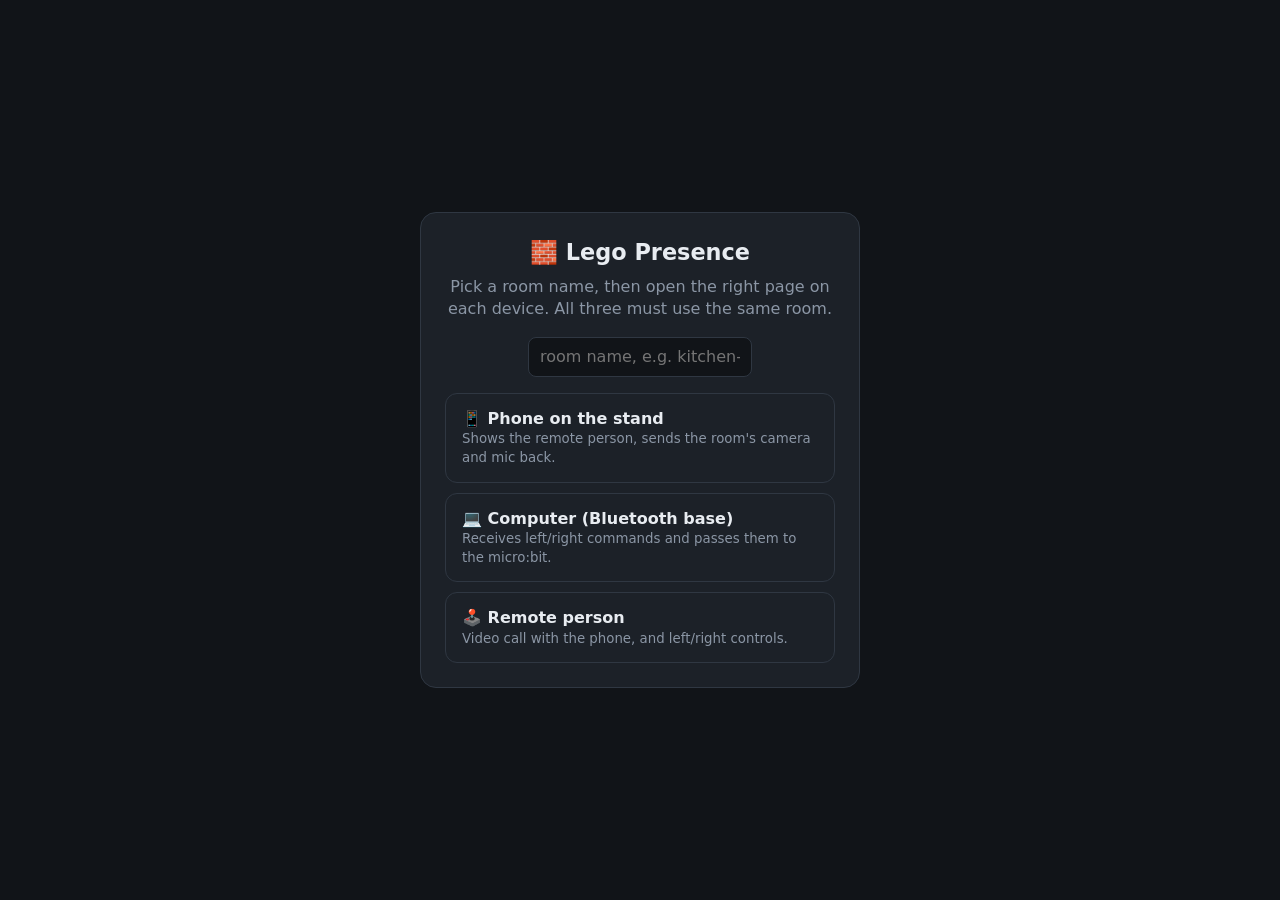
==== index.html @ cfc5b955 "Add browser-based peer-to-peer presence site Co-Authored-By: Claude Opus 5 (1M context) <noreply@ant" ====
<!doctype html>
<html lang="en">
<head>
<meta charset="utf-8">
<meta name="viewport" content="width=device-width, initial-scale=1">
<title>Lego Presence</title>
<link rel="stylesheet" href="style.css">
</head>
<body>
<div class="center">
  <div class="card">
    <h1>🧱 Lego Presence</h1>
    <p>Pick a room name, then open the right page on each device. All three must use the same room.</p>
    <form id="room-picker" style="margin-bottom:16px">
      <input name="room" placeholder="room name, e.g. kitchen-bot" autocomplete="off" required>
    </form>
    <div class="role-list">
      <a data-page="phone.html" href="phone.html"><strong>📱 Phone on the stand</strong><small>Shows the remote person, sends the room's camera and mic back.</small></a>
      <a data-page="base.html" href="base.html"><strong>💻 Computer (Bluetooth base)</strong><small>Receives left/right commands and passes them to the micro:bit.</small></a>
      <a data-page="drive.html" href="drive.html"><strong>🕹️ Remote person</strong><small>Video call with the phone, and left/right controls.</small></a>
    </div>
  </div>
</div>
<script>
  const input = document.querySelector('#room-picker input');
  const clean = (v) => v.toLowerCase().replace(/[^a-z0-9_-]/g, '').slice(0, 40);
  document.querySelector('#room-picker').addEventListener('submit', (e) => e.preventDefault());
  document.querySelectorAll('[data-page]').forEach((link) => {
    link.addEventListener('click', (e) => {
      const room = clean(input.value);
      if (!room) { e.preventDefault(); input.focus(); return; }
      link.href = `${link.dataset.page}?room=${encodeURIComponent(room)}`;
    });
  });
</script>
</body>
</html>
---- style.css ----
:root {
  --bg: #111418;
  --panel: #1c2128;
  --line: #2f3742;
  --text: #e8ecf1;
  --muted: #8b96a5;
  --accent: #ffcf2e; /* lego yellow */
  --ok: #3ecf6e;
  --wait: #f0b429;
  --bad: #ef5350;
  color-scheme: dark;
}

* { box-sizing: border-box; }

html, body {
  margin: 0;
  height: 100%;
  background: var(--bg);
  color: var(--text);
  font: 16px/1.4 system-ui, -apple-system, "Segoe UI", sans-serif;
}

a { color: var(--accent); }

button, input, select {
  font: inherit;
  color: inherit;
}

button {
  background: var(--panel);
  border: 1px solid var(--line);
  border-radius: 10px;
  padding: 0.6em 1em;
  cursor: pointer;
}
button:hover { border-color: var(--muted); }
button.primary { background: var(--accent); color: #111; border-color: var(--accent); font-weight: 600; }
button[aria-pressed="true"] { background: var(--bad); border-color: var(--bad); color: #fff; }

input, select {
  background: var(--bg);
  border: 1px solid var(--line);
  border-radius: 8px;
  padding: 0.5em 0.7em;
}

[hidden] { display: none !important; }

.center {
  min-height: 100%;
  display: grid;
  place-items: center;
  padding: 24px 16px;
  text-align: center;
}
.card {
  background: var(--panel);
  border: 1px solid var(--line);
  border-radius: 16px;
  padding: 24px;
  max-width: 440px;
  width: 100%;
}
.card h1 { margin: 0 0 8px; font-size: 1.4rem; }
.card p { color: var(--muted); margin: 0 0 16px; }
.row { display: flex; gap: 8px; flex-wrap: wrap; align-items: center; }
.row input { flex: 1; min-width: 0; }

.chips { display: flex; gap: 8px; flex-wrap: wrap; }
.chip {
  font-size: 0.8rem;
  padding: 0.25em 0.7em;
  border-radius: 99px;
  background: rgba(0, 0, 0, 0.55);
  border: 1px solid var(--line);
  white-space: nowrap;
}
.chip::before {
  content: "";
  display: inline-block;
  width: 0.55em;
  height: 0.55em;
  border-radius: 50%;
  margin-right: 0.45em;
  background: var(--muted);
}
.chip[data-state="ok"]::before { background: var(--ok); }
.chip[data-state="wait"]::before { background: var(--wait); }
.chip[data-state="bad"]::before { background: var(--bad); }

video { background: #000; display: block; }

.role-list { display: grid; gap: 10px; text-align: left; }
.role-list a {
  display: block;
  padding: 14px 16px;
  border: 1px solid var(--line);
  border-radius: 12px;
  text-decoration: none;
  color: var(--text);
}
.role-list a:hover { border-color: var(--accent); }
.role-list small { display: block; color: var(--muted); }
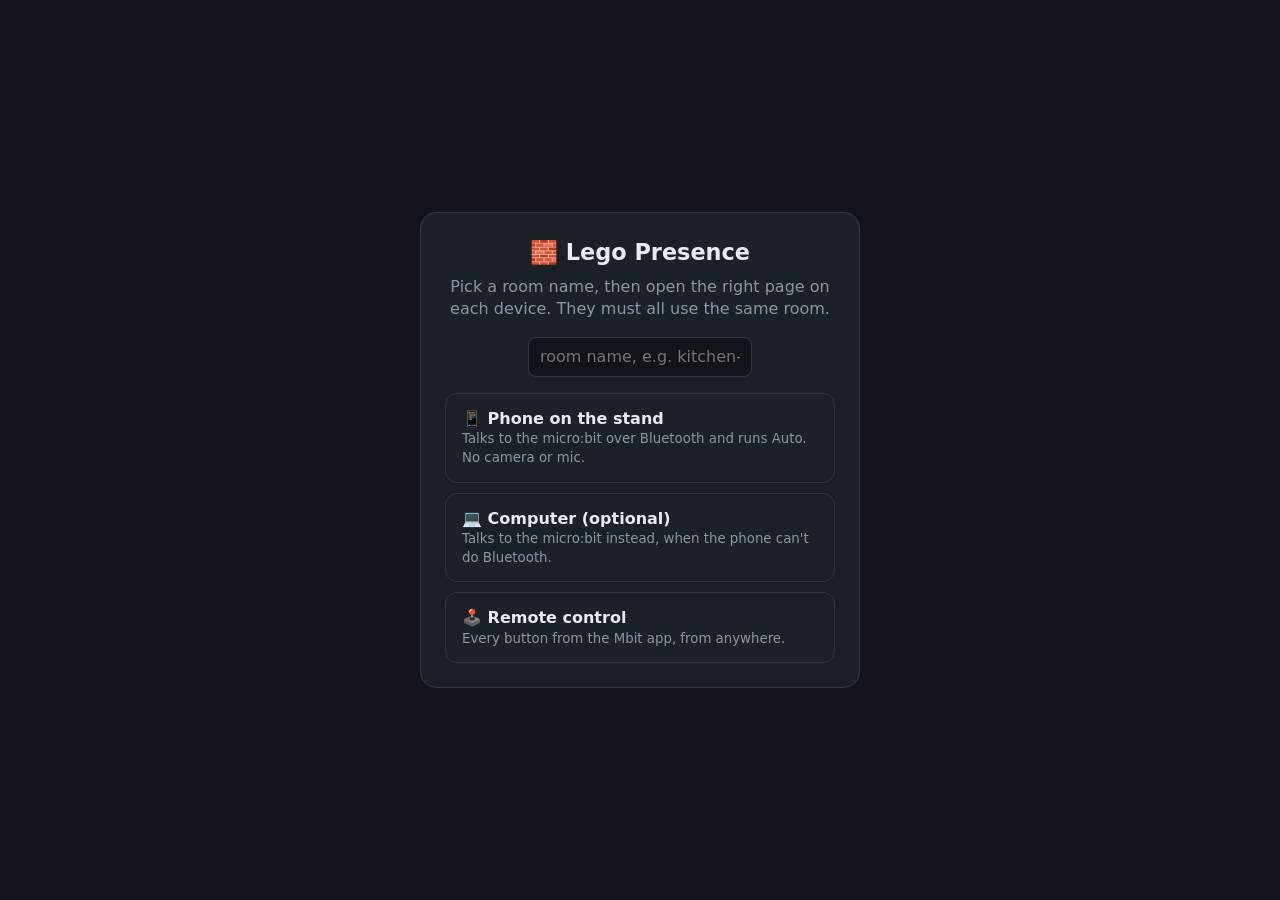
==== commit 992b141e: "Remove the video and audio: the phone just drives the stand The phone no longer asks for the camera " ====
--- a/index.html
+++ b/index.html
@@ -10,14 +10,14 @@
 <div class="center">
   <div class="card">
     <h1>🧱 Lego Presence</h1>
-    <p>Pick a room name, then open the right page on each device. All three must use the same room.</p>
+    <p>Pick a room name, then open the right page on each device. They must all use the same room.</p>
     <form id="room-picker" style="margin-bottom:16px">
       <input name="room" placeholder="room name, e.g. kitchen-bot" autocomplete="off" required>
     </form>
     <div class="role-list">
-      <a data-page="phone.html" href="phone.html"><strong>📱 Phone on the stand</strong><small>Shows the remote person, sends the room's camera and mic back.</small></a>
-      <a data-page="base.html" href="base.html"><strong>💻 Computer (Bluetooth base)</strong><small>Receives left/right commands and passes them to the micro:bit.</small></a>
-      <a data-page="drive.html" href="drive.html"><strong>🕹️ Remote person</strong><small>Video call with the phone, and left/right controls.</small></a>
+      <a data-page="phone.html" href="phone.html"><strong>📱 Phone on the stand</strong><small>Talks to the micro:bit over Bluetooth and runs Auto. No camera or mic.</small></a>
+      <a data-page="base.html" href="base.html"><strong>💻 Computer (optional)</strong><small>Talks to the micro:bit instead, when the phone can't do Bluetooth.</small></a>
+      <a data-page="drive.html" href="drive.html"><strong>🕹️ Remote control</strong><small>Every button from the Mbit app, from anywhere.</small></a>
     </div>
   </div>
 </div>
--- a/style.css
+++ b/style.css
@@ -90,8 +90,6 @@
 .chip[data-state="wait"]::before { background: var(--wait); }
 .chip[data-state="bad"]::before { background: var(--bad); }
 
-video { background: #000; display: block; }
-
 .role-list { display: grid; gap: 10px; text-align: left; }
 .role-list a {
   display: block;
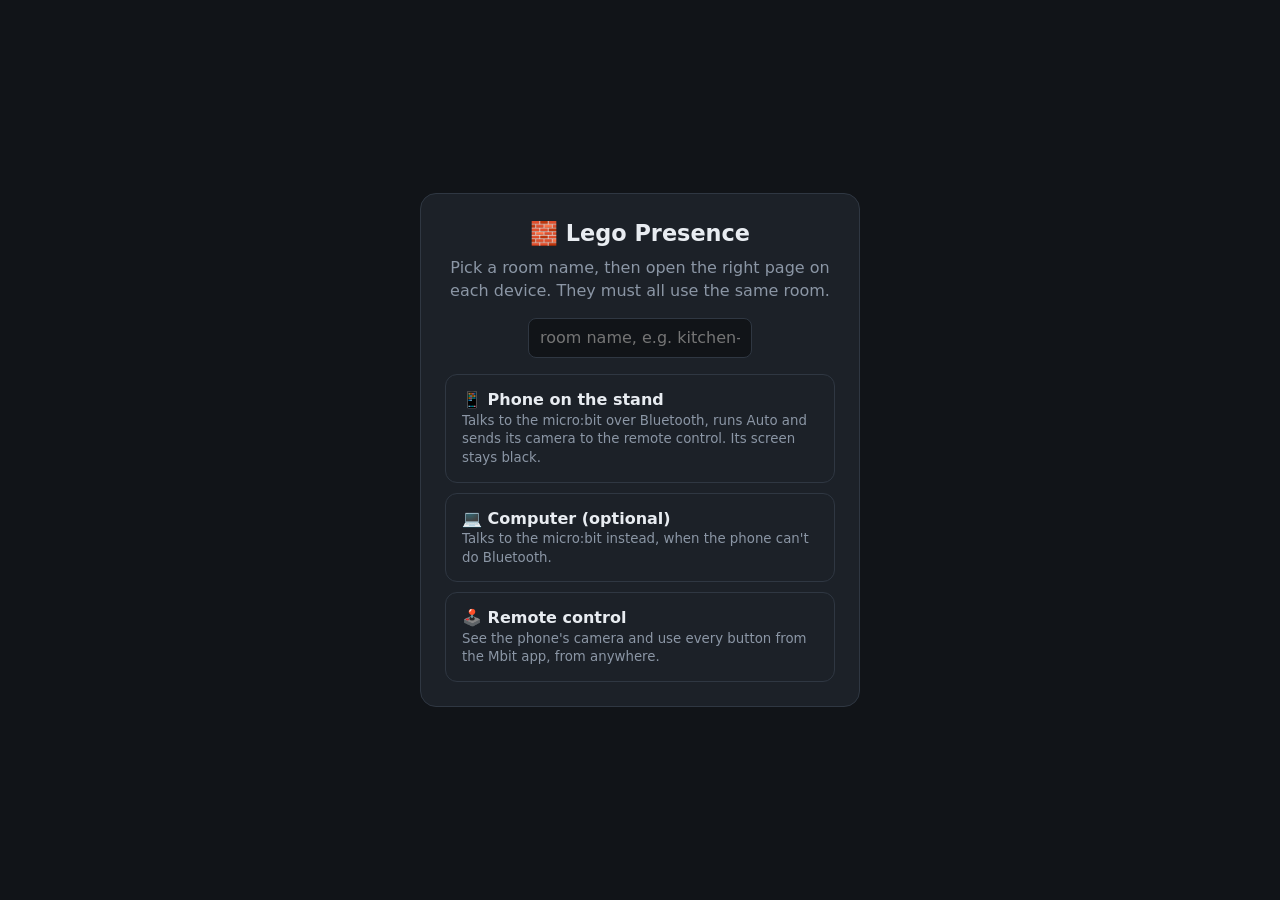
==== commit f3259c8b: "Send the phone's camera one way to the remote control The phone gets its camera (never the mic) on S" ====
--- a/index.html
+++ b/index.html
@@ -15,9 +15,9 @@
       <input name="room" placeholder="room name, e.g. kitchen-bot" autocomplete="off" required>
     </form>
     <div class="role-list">
-      <a data-page="phone.html" href="phone.html"><strong>📱 Phone on the stand</strong><small>Talks to the micro:bit over Bluetooth and runs Auto. No camera or mic.</small></a>
+      <a data-page="phone.html" href="phone.html"><strong>📱 Phone on the stand</strong><small>Talks to the micro:bit over Bluetooth, runs Auto and sends its camera to the remote control. Its screen stays black.</small></a>
       <a data-page="base.html" href="base.html"><strong>💻 Computer (optional)</strong><small>Talks to the micro:bit instead, when the phone can't do Bluetooth.</small></a>
-      <a data-page="drive.html" href="drive.html"><strong>🕹️ Remote control</strong><small>Every button from the Mbit app, from anywhere.</small></a>
+      <a data-page="drive.html" href="drive.html"><strong>🕹️ Remote control</strong><small>See the phone's camera and use every button from the Mbit app, from anywhere.</small></a>
     </div>
   </div>
 </div>
